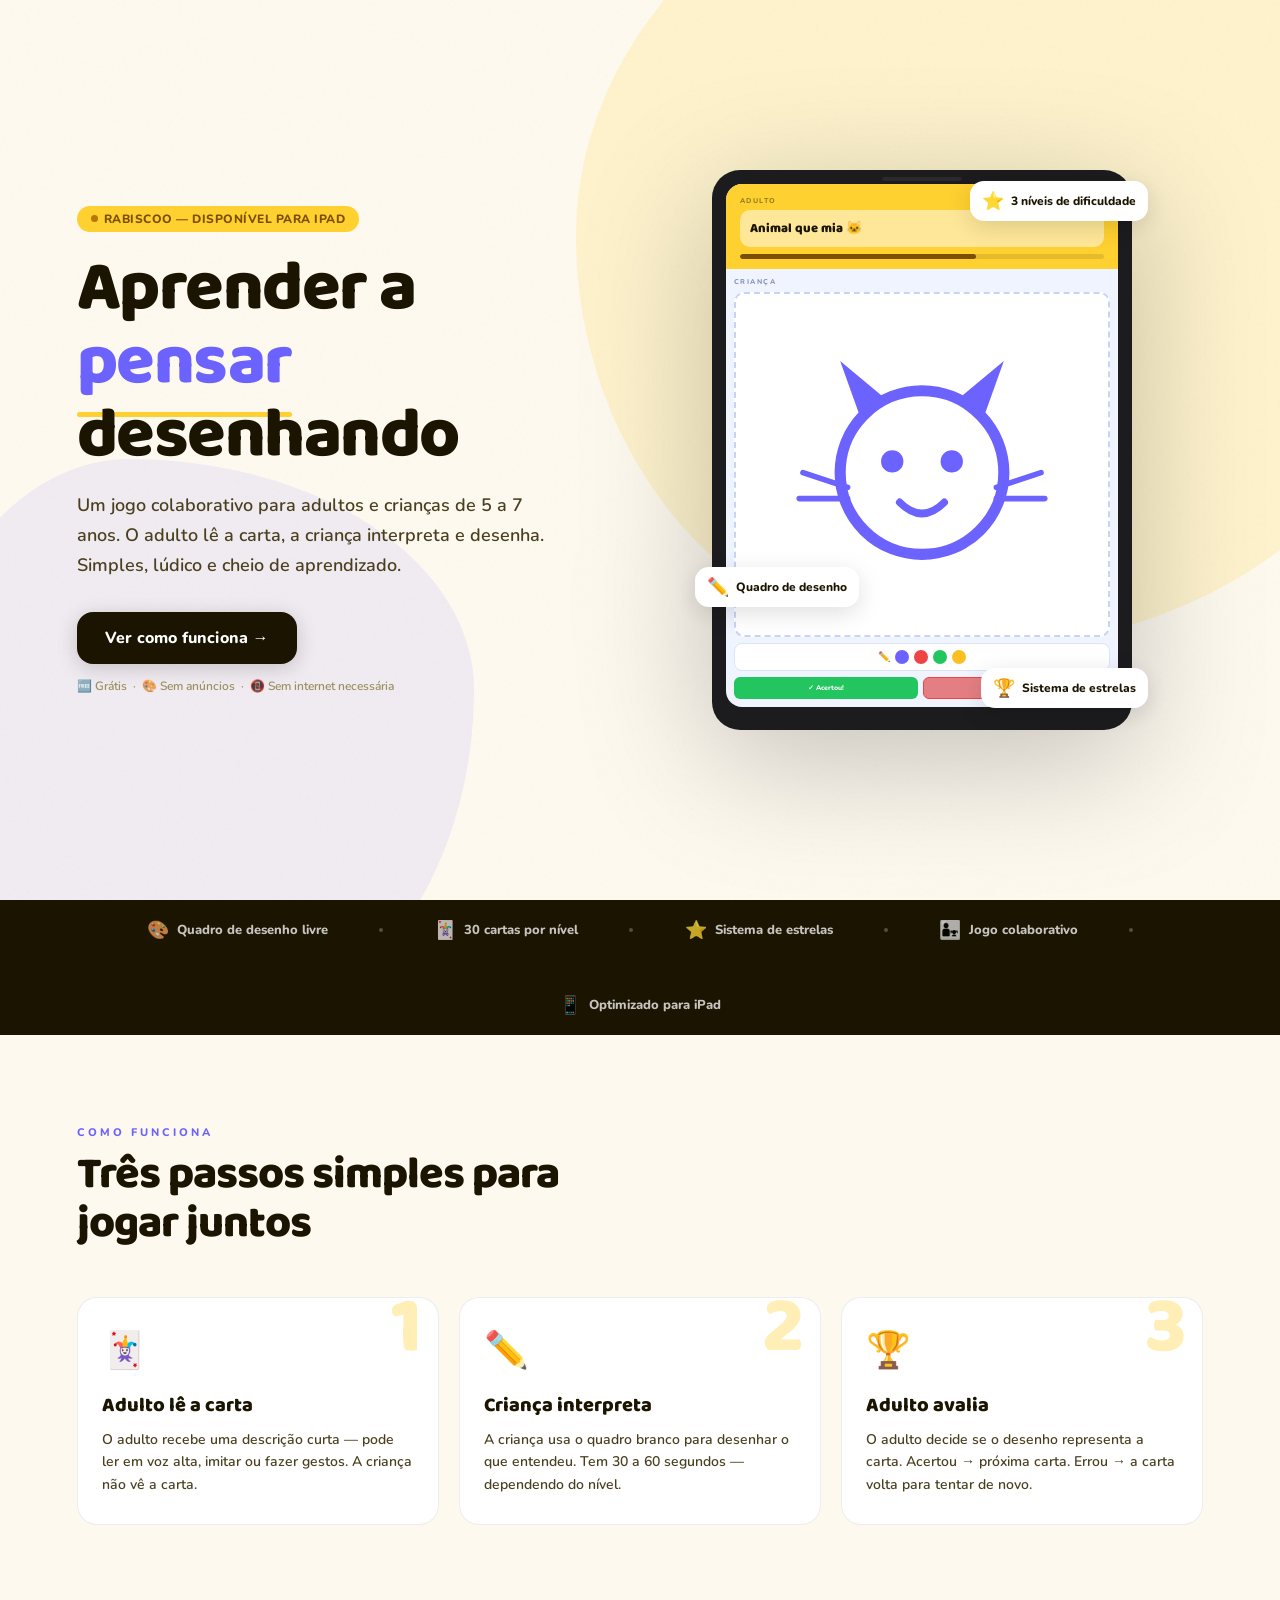
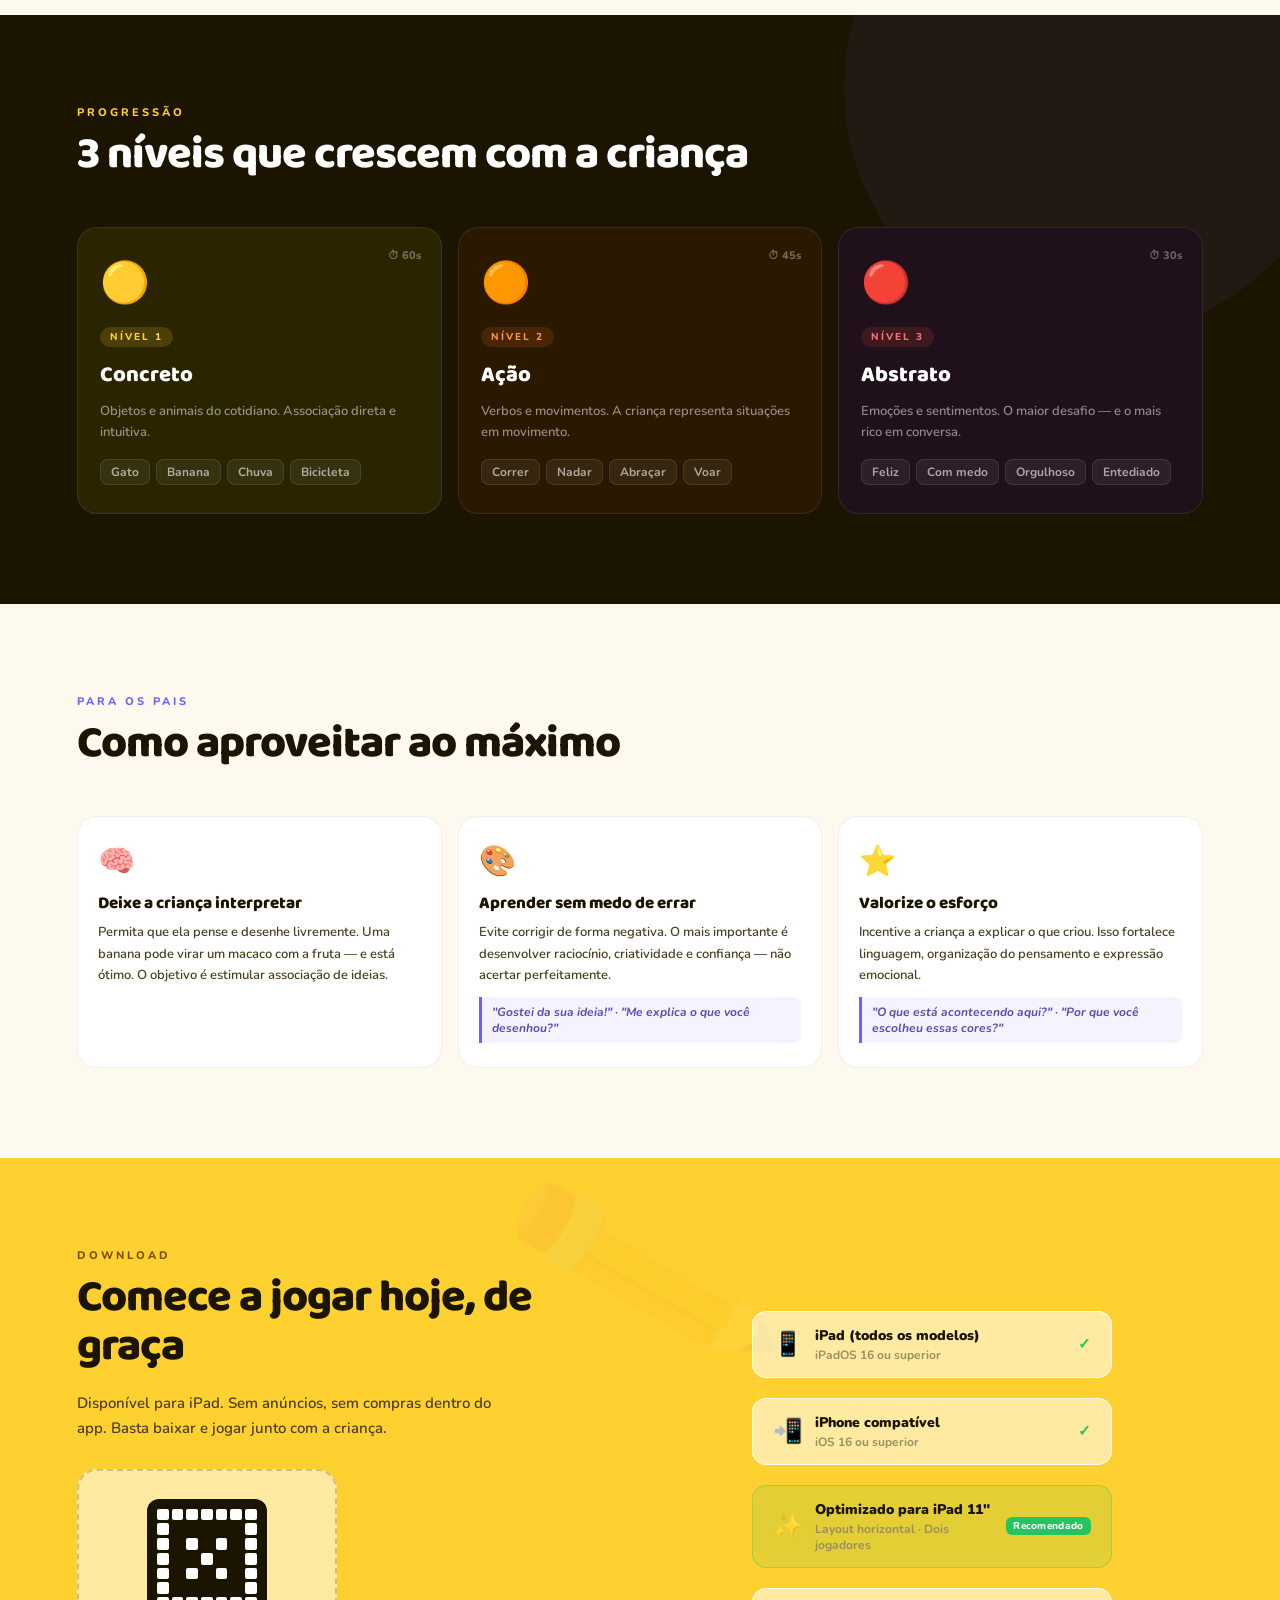
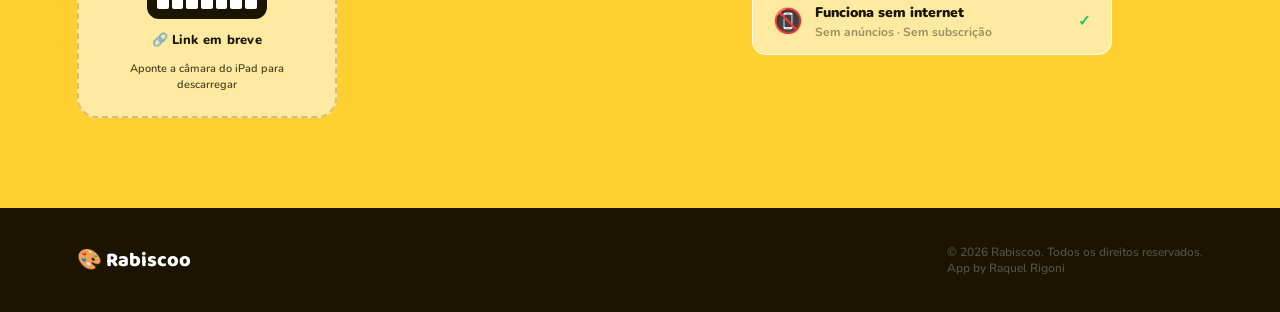
==== index.html @ 59d3fa9d "Rename index2.html to index.html" ====
<!DOCTYPE html>
<html lang="pt-BR">
<head>
<meta charset="UTF-8"/>
<meta name="viewport" content="width=device-width, initial-scale=1.0"/>
<title>Rabiscoo — App para iPad</title>
<link rel="preconnect" href="https://fonts.googleapis.com"/>
<link rel="preconnect" href="https://fonts.gstatic.com" crossorigin/>
<link href="https://fonts.googleapis.com/css2?family=Baloo+2:wght@400;600;700;800;900&family=Nunito:wght@400;600;700;800&display=swap" rel="stylesheet"/>
<style>
:root {
  --yellow:   #FED030;
  --yellow-d: #e8bc1a;
  --purple:   #6c63ff;
  --purple-d: #4e46d4;
  --red:      #ef4444;
  --green:    #22c55e;
  --bg:       #fdf9ef;
  --ink:      #1a1400;
  --ink2:     #4a4020;
  --muted:    #9a8f60;
  --card-bg:  #ffffff;
  --radius:   20px;
  --font-display: 'Baloo 2', cursive;
  --font-body:    'Nunito', sans-serif;
}

*, *::before, *::after { box-sizing: border-box; margin: 0; padding: 0; }

html { scroll-behavior: smooth; }

body {
  font-family: var(--font-body);
  background: var(--bg);
  color: var(--ink);
  overflow-x: hidden;
}

/* ── NOISE TEXTURE OVERLAY ── */
body::before {
  content: '';
  position: fixed; inset: 0; z-index: 0;
  background-image: url("data:image/svg+xml,%3Csvg viewBox='0 0 256 256' xmlns='http://www.w3.org/2000/svg'%3E%3Cfilter id='noise'%3E%3CfeTurbulence type='fractalNoise' baseFrequency='0.9' numOctaves='4' stitchTiles='stitch'/%3E%3C/filter%3E%3Crect width='100%25' height='100%25' filter='url(%23noise)' opacity='0.03'/%3E%3C/svg%3E");
  pointer-events: none;
  opacity: .5;
}

/* ── LAYOUT ── */
.page { position: relative; z-index: 1; }

/* ━━━━━━━━━━━━━━━━━━━━━
   HERO
━━━━━━━━━━━━━━━━━━━━━ */
.hero {
  min-height: 100svh;
  display: grid;
  grid-template-columns: 1fr 1fr;
  align-items: center;
  gap: 0;
  padding: 0 6vw;
  position: relative;
  overflow: hidden;
}

/* blob background */
.hero::before {
  content: '';
  position: absolute;
  top: -20%; right: -10%;
  width: 65vw; height: 65vw;
  border-radius: 60% 40% 55% 45% / 50% 60% 40% 50%;
  background: var(--yellow);
  opacity: .18;
  animation: blobmove 10s ease-in-out infinite alternate;
  pointer-events: none;
}
.hero::after {
  content: '';
  position: absolute;
  bottom: -15%; left: -8%;
  width: 45vw; height: 45vw;
  border-radius: 40% 60% 45% 55% / 60% 40% 60% 40%;
  background: var(--purple);
  opacity: .09;
  animation: blobmove2 13s ease-in-out infinite alternate;
  pointer-events: none;
}
@keyframes blobmove  { from{transform:rotate(0deg) scale(1)} to{transform:rotate(20deg) scale(1.08)} }
@keyframes blobmove2 { from{transform:rotate(0deg) scale(1)} to{transform:rotate(-15deg) scale(1.1)} }

.hero-text { position: relative; z-index: 3; padding: 80px 0; }

.hero-badge {
  display: inline-flex;
  align-items: center;
  gap: 6px;
  background: var(--yellow);
  border-radius: 99px;
  padding: 5px 14px;
  font-size: 12px;
  font-weight: 800;
  color: #7c4f00;
  letter-spacing: .5px;
  text-transform: uppercase;
  margin-bottom: 20px;
  animation: fadein .6s ease both;
}
.hero-badge-dot {
  width: 7px; height: 7px;
  border-radius: 50%;
  background: #b8760a;
  animation: pulse-dot 1.5s ease infinite;
}
@keyframes pulse-dot {
  0%,100% { transform: scale(1); opacity: 1; }
  50%      { transform: scale(1.5); opacity: .6; }
}

.hero-title {
  font-family: var(--font-display);
  font-size: clamp(42px, 5.5vw, 72px);
  font-weight: 900;
  line-height: 1.05;
  color: var(--ink);
  letter-spacing: -1.5px;
  animation: fadein .7s .1s ease both;
}
.hero-title em {
  font-style: normal;
  color: var(--purple);
  position: relative;
}
.hero-title em::after {
  content: '';
  position: absolute;
  bottom: 2px; left: 0; right: 0;
  height: 5px;
  background: var(--yellow);
  border-radius: 3px;
  z-index: -1;
}

.hero-sub {
  font-size: clamp(15px, 1.6vw, 18px);
  font-weight: 600;
  color: var(--ink2);
  line-height: 1.65;
  margin-top: 18px;
  max-width: 480px;
  animation: fadein .7s .2s ease both;
}

.hero-cta-row {
  display: flex;
  align-items: center;
  gap: 14px;
  margin-top: 32px;
  flex-wrap: wrap;
  animation: fadein .7s .3s ease both;
}

.btn-download {
  display: inline-flex;
  align-items: center;
  gap: 10px;
  background: var(--ink);
  color: #fff;
  border: none;
  border-radius: 16px;
  padding: 15px 28px;
  font-family: var(--font-body);
  font-size: 16px;
  font-weight: 800;
  cursor: pointer;
  text-decoration: none;
  transition: transform .15s, box-shadow .15s, background .15s;
  box-shadow: 0 4px 20px rgba(0,0,0,0.18);
  letter-spacing: .2px;
}
.btn-download:hover {
  transform: translateY(-2px);
  box-shadow: 0 8px 28px rgba(0,0,0,0.22);
  background: #2a2000;
}
.btn-download:active { transform: scale(.97); }

.btn-secondary {
  display: inline-flex;
  align-items: center;
  gap: 7px;
  background: transparent;
  color: var(--ink2);
  border: 2px solid rgba(0,0,0,0.15);
  border-radius: 16px;
  padding: 13px 20px;
  font-family: var(--font-body);
  font-size: 14px;
  font-weight: 800;
  cursor: pointer;
  text-decoration: none;
  transition: border-color .15s, background .15s;
}
.btn-secondary:hover { border-color: var(--purple); background: rgba(108,99,255,.05); color: var(--purple); }

.hero-note {
  margin-top: 14px;
  font-size: 12px;
  font-weight: 600;
  color: var(--muted);
  display: flex;
  align-items: center;
  gap: 6px;
  animation: fadein .7s .4s ease both;
}

/* ── IPAD MOCKUP ── */
.hero-visual {
  position: relative;
  z-index: 2;
  display: flex;
  align-items: center;
  justify-content: center;
  padding: 60px 0;
  animation: fadein .8s .2s ease both;
}

.ipad-wrap {
  position: relative;
  width: min(420px, 40vw);
  filter: drop-shadow(0 32px 64px rgba(0,0,0,0.22));
}
.ipad-frame {
  background: #1c1c1e;
  border-radius: 28px;
  padding: 14px;
  position: relative;
  aspect-ratio: 3/4;
}
.ipad-frame::before {
  content: '';
  position: absolute;
  top: 7px; left: 50%; transform: translateX(-50%);
  width: 80px; height: 4px;
  background: #2a2a2c;
  border-radius: 3px;
}
.ipad-screen {
  background: #f0f4ff;
  border-radius: 16px;
  overflow: hidden;
  width: 100%;
  aspect-ratio: 3/4;
  display: flex;
  flex-direction: column;
  position: relative;
}

/* mini app preview inside iPad */
.mini-adult {
  background: var(--yellow);
  padding: 12px 14px 10px;
  flex-shrink: 0;
}
.mini-card {
  background: rgba(255,255,255,.5);
  border-radius: 10px;
  padding: 8px 10px;
  font-family: var(--font-display);
  font-size: 13px;
  font-weight: 800;
  color: var(--ink);
}
.mini-timer {
  height: 5px;
  background: rgba(0,0,0,.1);
  border-radius: 99px;
  margin-top: 7px;
  overflow: hidden;
}
.mini-timer-fill {
  height: 100%;
  width: 65%;
  background: #7c4f00;
  border-radius: 99px;
  animation: timerloop 4s ease-in-out infinite alternate;
}
@keyframes timerloop { from{width:100%} to{width:10%} }

.mini-child {
  flex: 1;
  padding: 8px;
  display: flex;
  flex-direction: column;
  gap: 6px;
}
.mini-canvas {
  flex: 1;
  background: #fff;
  border-radius: 10px;
  border: 2px dashed #c8d4f5;
  position: relative;
  overflow: hidden;
}
.mini-drawing {
  position: absolute; inset: 0;
}
.mini-toolbar {
  height: 28px;
  background: #fff;
  border-radius: 8px;
  border: 1.5px solid #dde5f5;
  display: flex;
  align-items: center;
  justify-content: center;
  gap: 5px;
  padding: 0 8px;
  flex-shrink: 0;
}
.mini-color {
  width: 14px; height: 14px; border-radius: 50%;
}
.mini-btns { display: flex; gap: 5px; flex-shrink: 0; }
.mini-btn-g {
  flex: 1; height: 22px;
  background: #22c55e;
  border-radius: 6px;
  font-size: 7px; font-weight: 800; color: #fff;
  display: flex; align-items: center; justify-content: center;
}
.mini-btn-r {
  flex: 1; height: 22px;
  background: rgba(220,38,38,.57);
  border: 1.5px solid #ef4444;
  border-radius: 6px;
  font-size: 7px; font-weight: 800; color: #fff;
  display: flex; align-items: center; justify-content: center;
}

/* floating elements around iPad */
.float-badge {
  position: absolute;
  background: #fff;
  border-radius: 14px;
  padding: 8px 12px;
  display: flex;
  align-items: center;
  gap: 7px;
  font-family: var(--font-body);
  font-size: 12px;
  font-weight: 800;
  color: var(--ink);
  box-shadow: 0 6px 24px rgba(0,0,0,0.13);
  white-space: nowrap;
}
.float-badge .fb-ico { font-size: 18px; }

.float1 { top: 2%; right: -4%; animation: float1 5s ease-in-out infinite alternate; z-index: 1; }
.float2 { bottom: 22%; left: -4%; animation: float2 6s ease-in-out infinite alternate; z-index: 1; }
.float3 { bottom: 4%; right: -4%; animation: float1 7s 1s ease-in-out infinite alternate; z-index: 1; }

@keyframes float1 { from{transform:translateY(0) rotate(-2deg)} to{transform:translateY(-10px) rotate(2deg)} }
@keyframes float2 { from{transform:translateY(0) rotate(2deg)} to{transform:translateY(-12px) rotate(-2deg)} }

/* ━━━━━━━━━━━━━━━━━━━━━
   FEATURES STRIP
━━━━━━━━━━━━━━━━━━━━━ */
.strip {
  background: var(--ink);
  padding: 18px 6vw;
  display: flex;
  align-items: center;
  justify-content: center;
  gap: clamp(24px, 4vw, 60px);
  flex-wrap: wrap;
  overflow: hidden;
  position: relative;
}
.strip-item {
  display: flex;
  align-items: center;
  gap: 8px;
  font-size: 13px;
  font-weight: 800;
  color: rgba(255,255,255,.75);
  white-space: nowrap;
}
.strip-item .si-ico { font-size: 18px; }
.strip-dot { width: 4px; height: 4px; border-radius: 50%; background: rgba(255,255,255,.25); }

/* ━━━━━━━━━━━━━━━━━━━━━
   HOW IT WORKS
━━━━━━━━━━━━━━━━━━━━━ */
.section { padding: 90px 6vw; }

.section-label {
  font-size: 11px;
  font-weight: 800;
  letter-spacing: 3px;
  text-transform: uppercase;
  color: var(--purple);
  margin-bottom: 10px;
}
.section-title {
  font-family: var(--font-display);
  font-size: clamp(28px, 3.5vw, 46px);
  font-weight: 900;
  line-height: 1.1;
  color: var(--ink);
  letter-spacing: -1px;
  max-width: 560px;
  margin-bottom: 48px;
}

.steps-grid {
  display: grid;
  grid-template-columns: repeat(3, 1fr);
  gap: 20px;
}
.step-card {
  background: var(--card-bg);
  border-radius: var(--radius);
  padding: 28px 24px;
  border: 1.5px solid rgba(0,0,0,0.07);
  position: relative;
  overflow: hidden;
  transition: transform .2s, box-shadow .2s;
}
.step-card:hover {
  transform: translateY(-4px);
  box-shadow: 0 16px 40px rgba(0,0,0,0.09);
}
.step-card::before {
  content: attr(data-num);
  position: absolute;
  top: -10px; right: 16px;
  font-family: var(--font-display);
  font-size: 80px;
  font-weight: 900;
  color: var(--yellow);
  opacity: .35;
  line-height: 1;
  pointer-events: none;
}
.step-icon { font-size: 36px; margin-bottom: 14px; }
.step-title {
  font-family: var(--font-display);
  font-size: 20px;
  font-weight: 800;
  color: var(--ink);
  margin-bottom: 8px;
}
.step-desc {
  font-size: 14px;
  font-weight: 600;
  color: var(--ink2);
  line-height: 1.6;
}

/* ━━━━━━━━━━━━━━━━━━━━━
   LEVELS SECTION
━━━━━━━━━━━━━━━━━━━━━ */
.levels-section {
  background: var(--ink);
  padding: 90px 6vw;
  position: relative;
  overflow: hidden;
}
.levels-section::before {
  content: '';
  position: absolute;
  top: -30%; right: -5%;
  width: 500px; height: 500px;
  border-radius: 50%;
  background: var(--purple);
  opacity: .07;
  pointer-events: none;
}

.levels-section .section-label { color: var(--yellow); }
.levels-section .section-title { color: #fff; max-width: 100%; }

.levels-grid {
  display: grid;
  grid-template-columns: repeat(3, 1fr);
  gap: 16px;
  margin-top: 40px;
}
.level-card {
  border-radius: var(--radius);
  padding: 28px 22px;
  border: 1.5px solid rgba(255,255,255,.08);
  position: relative;
  overflow: hidden;
  transition: transform .2s, border-color .2s;
}
.level-card:hover {
  transform: translateY(-4px);
  border-color: rgba(255,255,255,.18);
}
.level-card-1 { background: #2a2500; }
.level-card-2 { background: #2a1800; }
.level-card-3 { background: #20101a; }

.level-emoji { font-size: 40px; margin-bottom: 14px; }
.level-badge-pill {
  display: inline-block;
  font-size: 10px;
  font-weight: 800;
  letter-spacing: 2px;
  text-transform: uppercase;
  padding: 3px 10px;
  border-radius: 99px;
  margin-bottom: 10px;
}
.lvl1 .level-badge-pill { background: rgba(254,208,48,.15); color: var(--yellow); }
.lvl2 .level-badge-pill { background: rgba(249,115,22,.15); color: #fb923c; }
.lvl3 .level-badge-pill { background: rgba(239,68,68,.15);  color: #f87171; }

.level-card-title {
  font-family: var(--font-display);
  font-size: 22px;
  font-weight: 900;
  color: #fff;
  margin-bottom: 8px;
}
.level-card-desc {
  font-size: 13px;
  font-weight: 600;
  color: rgba(255,255,255,.5);
  line-height: 1.6;
  margin-bottom: 16px;
}
.level-card-examples {
  display: flex;
  flex-wrap: wrap;
  gap: 6px;
}
.example-chip {
  background: rgba(255,255,255,.06);
  border: 1px solid rgba(255,255,255,.1);
  border-radius: 8px;
  padding: 4px 10px;
  font-size: 12px;
  font-weight: 700;
  color: rgba(255,255,255,.6);
}
.level-timer-badge {
  position: absolute;
  top: 20px; right: 20px;
  font-size: 11px;
  font-weight: 800;
  color: rgba(255,255,255,.35);
  display: flex;
  align-items: center;
  gap: 4px;
}

/* ━━━━━━━━━━━━━━━━━━━━━
   TIPS / PEDAGOGY
━━━━━━━━━━━━━━━━━━━━━ */
.tips-grid {
  display: grid;
  grid-template-columns: repeat(3, 1fr);
  gap: 16px;
}
.tip-card {
  background: var(--card-bg);
  border-radius: var(--radius);
  padding: 24px 20px;
  border: 1.5px solid rgba(0,0,0,0.06);
  transition: transform .2s, box-shadow .2s;
}
.tip-card:hover { transform: translateY(-3px); box-shadow: 0 12px 32px rgba(0,0,0,0.07); }
.tip-icon { font-size: 30px; margin-bottom: 12px; }
.tip-title {
  font-family: var(--font-display);
  font-size: 17px;
  font-weight: 800;
  color: var(--ink);
  margin-bottom: 8px;
  line-height: 1.2;
}
.tip-text {
  font-size: 13px;
  font-weight: 600;
  color: var(--ink2);
  line-height: 1.65;
}
.tip-quote {
  background: #f5f3ff;
  border-left: 3px solid var(--purple);
  border-radius: 0 8px 8px 0;
  padding: 7px 10px;
  margin-top: 10px;
  font-size: 12px;
  font-style: italic;
  color: #5a4faa;
  font-weight: 700;
}

/* ━━━━━━━━━━━━━━━━━━━━━
   CTA DOWNLOAD
━━━━━━━━━━━━━━━━━━━━━ */
.cta-section {
  background: var(--yellow);
  padding: 90px 6vw;
  display: grid;
  grid-template-columns: 1fr 1fr;
  gap: 40px;
  align-items: center;
  position: relative;
  overflow: hidden;
}
.cta-section::before {
  content: '✏️';
  position: absolute;
  font-size: 200px;
  opacity: .07;
  top: -20px; right: 40%;
  pointer-events: none;
  transform: rotate(-15deg);
}
.cta-text .section-label { color: #7c4f00; }
.cta-text .section-title { color: var(--ink); margin-bottom: 20px; }
.cta-desc {
  font-size: 15px;
  font-weight: 600;
  color: var(--ink2);
  line-height: 1.65;
  margin-bottom: 28px;
  max-width: 440px;
}
.cta-btns { display: flex; flex-direction: column; gap: 10px; max-width: 320px; }

.download-card {
  background: var(--ink);
  border-radius: 18px;
  padding: 18px 20px;
  display: flex;
  align-items: center;
  gap: 14px;
  cursor: pointer;
  text-decoration: none;
  transition: transform .15s, box-shadow .15s;
  box-shadow: 0 6px 24px rgba(0,0,0,0.2);
}
.download-card:hover { transform: translateY(-2px); box-shadow: 0 12px 32px rgba(0,0,0,0.28); }
.download-card:active { transform: scale(.98); }
.dc-icon { font-size: 32px; flex-shrink: 0; }
.dc-text { flex: 1; }
.dc-small { font-size: 11px; color: rgba(255,255,255,.5); font-weight: 700; letter-spacing: .3px; }
.dc-big { font-size: 18px; font-weight: 900; color: #fff; font-family: var(--font-display); }
.dc-arrow { color: rgba(255,255,255,.35); font-size: 20px; }

.qr-box {
  background: rgba(255,255,255,0.55);
  border-radius: 20px;
  padding: 28px 28px 22px;
  display: flex;
  flex-direction: column;
  align-items: center;
  gap: 12px;
  border: 2px dashed rgba(0,0,0,.18);
  max-width: 260px;
  transition: border-color .2s, background .2s;
}
.qr-box:hover { border-color: rgba(0,0,0,.35); background: rgba(255,255,255,0.7); }
.qr-grid {
  width: 120px; height: 120px;
  background: var(--ink);
  border-radius: 12px;
  display: grid;
  grid-template-columns: repeat(7, 1fr);
  grid-template-rows: repeat(7, 1fr);
  padding: 10px;
  gap: 3px;
}
.qr-cell { border-radius: 2px; background: transparent; }
.qr-cell.on { background: #fff; }
.qr-label {
  font-size: 13px;
  font-weight: 800;
  color: var(--ink);
  letter-spacing: .3px;
}
.qr-sub {
  font-size: 11px;
  font-weight: 600;
  color: var(--ink2);
  text-align: center;
  line-height: 1.5;
}

.cta-visual {
  display: flex;
  flex-direction: column;
  align-items: center;
  gap: 20px;
  position: relative;
  z-index: 1;
}
.device-spec {
  background: rgba(255,255,255,.55);
  border-radius: 14px;
  padding: 14px 20px;
  display: flex;
  align-items: center;
  gap: 12px;
  font-size: 13px;
  font-weight: 700;
  color: var(--ink2);
  border: 1.5px solid rgba(255,255,255,.8);
  width: 100%;
  max-width: 360px;
}
.ds-icon { font-size: 24px; flex-shrink: 0; }
.ds-info { flex: 1; }
.ds-name { font-weight: 900; color: var(--ink); font-size: 14px; }
.ds-check { color: var(--green); font-weight: 900; font-size: 15px; }
.ds-version {
  display: inline-block;
  background: var(--green);
  color: #fff;
  font-size: 10px;
  font-weight: 800;
  border-radius: 6px;
  padding: 2px 7px;
  letter-spacing: .3px;
}

/* ━━━━━━━━━━━━━━━━━━━━━
   FOOTER
━━━━━━━━━━━━━━━━━━━━━ */
footer {
  background: var(--ink);
  padding: 36px 6vw;
  display: flex;
  align-items: center;
  justify-content: space-between;
  gap: 20px;
  flex-wrap: wrap;
}
.footer-brand {
  display: flex;
  align-items: center;
  gap: 10px;
  font-family: var(--font-display);
  font-size: 20px;
  font-weight: 900;
  color: #fff;
}
.footer-links {
  display: flex;
  gap: 24px;
  flex-wrap: wrap;
}
.footer-links a {
  font-size: 13px;
  font-weight: 700;
  color: rgba(255,255,255,.4);
  text-decoration: none;
  transition: color .15s;
}
.footer-links a:hover { color: rgba(255,255,255,.8); }
.footer-copy {
  font-size: 12px;
  font-weight: 600;
  color: rgba(255,255,255,.25);
}

/* ━━━━━━━━━━━━━━━━━━━━━
   ANIMATIONS & UTILS
━━━━━━━━━━━━━━━━━━━━━ */
@keyframes fadein { from{opacity:0;transform:translateY(16px)} to{opacity:1;transform:translateY(0)} }

.reveal {
  opacity: 0;
  transform: translateY(24px);
  transition: opacity .6s ease, transform .6s ease;
}
.reveal.visible { opacity: 1; transform: translateY(0); }

/* ━━━━━━━━━━━━━━━━━━━━━
   RESPONSIVE — iPad 11" (834px landscape/portrait)
━━━━━━━━━━━━━━━━━━━━━ */
@media (max-width: 1024px) {
  .hero { padding: 0 5vw; gap: 20px; }
  .ipad-wrap { width: min(360px, 42vw); }
  .steps-grid, .levels-grid, .tips-grid { grid-template-columns: repeat(3, 1fr); gap: 14px; }
  .cta-section { grid-template-columns: 1fr 1fr; gap: 30px; }
}

@media (max-width: 834px) {
  /* iPad 11" portrait */
  .hero {
    grid-template-columns: 1fr;
    text-align: center;
    padding: 60px 6vw 40px;
    min-height: auto;
  }
  .hero-text { padding: 0; order: 2; }
  .hero-visual { order: 1; padding: 40px 0 20px; }
  .ipad-wrap { width: min(280px, 55vw); }
  .hero-sub { margin: 14px auto 0; }
  .hero-cta-row { justify-content: center; }
  .hero-note { justify-content: center; }
  .hero-badge { margin: 0 auto 18px; }

  .steps-grid { grid-template-columns: 1fr; gap: 12px; }
  .levels-grid { grid-template-columns: 1fr; gap: 12px; }
  .tips-grid { grid-template-columns: 1fr; gap: 12px; }

  .cta-section { grid-template-columns: 1fr; }
  .cta-btns { max-width: 100%; }
  .cta-visual { width: 100%; }

  footer { justify-content: center; text-align: center; }
  .footer-links { justify-content: center; }
}

@media (max-width: 600px) {
  .hero { padding: 50px 5vw 30px; }
  .section { padding: 60px 5vw; }
  .levels-section, .cta-section { padding: 60px 5vw; }
  .strip { gap: 16px; padding: 14px 5vw; }
  .strip-dot { display: none; }
}
</style>
</head>
<body>
<div class="page">

  <!-- ━━━━━━━━ HERO ━━━━━━━━ -->
  <section class="hero">
    <div class="hero-text">
      <div class="hero-badge">
        <div class="hero-badge-dot"></div>
        Rabiscoo — Disponível para iPad
      </div>
      <h1 class="hero-title">
        Aprender a<br><em>pensar</em> desenhando
      </h1>
      <p class="hero-sub">
        Um jogo colaborativo para adultos e crianças de 5 a 7 anos. O adulto lê a carta, a criança interpreta e desenha. Simples, lúdico e cheio de aprendizado.
      </p>
      <div class="hero-cta-row">
        <a href="#como-funciona" class="btn-download">Ver como funciona →</a>
      </div>
      <div class="hero-note">
        🆓 Grátis &nbsp;·&nbsp; 🎨 Sem anúncios &nbsp;·&nbsp; 📵 Sem internet necessária
      </div>
    </div>

    <div class="hero-visual">
      <div class="ipad-wrap">
        <!-- Floating badges -->
        <div class="float-badge float1">
          <span class="fb-ico">⭐</span>
          <span>3 níveis de dificuldade</span>
        </div>
        <div class="float-badge float2">
          <span class="fb-ico">✏️</span>
          <span>Quadro de desenho</span>
        </div>
        <div class="float-badge float3">
          <span class="fb-ico">🏆</span>
          <span>Sistema de estrelas</span>
        </div>

        <div class="ipad-frame">
          <div class="ipad-screen">
            <!-- Adult zone -->
            <div class="mini-adult">
              <div style="font-size:7px;font-weight:800;letter-spacing:1.5px;text-transform:uppercase;color:rgba(0,0,0,0.4);margin-bottom:5px">Adulto</div>
              <div class="mini-card">Animal que mia 🐱</div>
              <div class="mini-timer"><div class="mini-timer-fill"></div></div>
            </div>
            <!-- Child zone -->
            <div class="mini-child">
              <div style="font-size:7px;font-weight:800;letter-spacing:1.5px;text-transform:uppercase;color:#8896c0">Criança</div>
              <div class="mini-canvas">
                <svg class="mini-drawing" viewBox="0 0 100 100" xmlns="http://www.w3.org/2000/svg">
                  <!-- Simple cat drawing -->
                  <circle cx="50" cy="48" r="22" fill="none" stroke="#6c63ff" stroke-width="3" stroke-linecap="round"/>
                  <polygon points="33,32 28,18 40,28" fill="#6c63ff"/>
                  <polygon points="67,32 72,18 60,28" fill="#6c63ff"/>
                  <circle cx="42" cy="45" r="3" fill="#6c63ff"/>
                  <circle cx="58" cy="45" r="3" fill="#6c63ff"/>
                  <path d="M44 56 Q50 62 56 56" fill="none" stroke="#6c63ff" stroke-width="2" stroke-linecap="round"/>
                  <line x1="30" y1="52" x2="18" y2="48" stroke="#6c63ff" stroke-width="1.5" stroke-linecap="round"/>
                  <line x1="30" y1="55" x2="17" y2="55" stroke="#6c63ff" stroke-width="1.5" stroke-linecap="round"/>
                  <line x1="70" y1="52" x2="82" y2="48" stroke="#6c63ff" stroke-width="1.5" stroke-linecap="round"/>
                  <line x1="70" y1="55" x2="83" y2="55" stroke="#6c63ff" stroke-width="1.5" stroke-linecap="round"/>
                </svg>
              </div>
              <div class="mini-toolbar">
                <span style="font-size:10px">✏️</span>
                <div class="mini-color" style="background:#6c63ff"></div>
                <div class="mini-color" style="background:#ef4444"></div>
                <div class="mini-color" style="background:#22c55e"></div>
                <div class="mini-color" style="background:#fbbf24"></div>
              </div>
              <div class="mini-btns">
                <div class="mini-btn-g">✓ Acertou!</div>
                <div class="mini-btn-r">↩ Tentar</div>
              </div>
            </div>
          </div>
        </div>
      </div>
    </div>
  </section>

  <!-- ━━━━━━━━ STRIP ━━━━━━━━ -->
  <div class="strip">
    <div class="strip-item"><span class="si-ico">🎨</span> Quadro de desenho livre</div>
    <div class="strip-dot"></div>
    <div class="strip-item"><span class="si-ico">🃏</span> 30 cartas por nível</div>
    <div class="strip-dot"></div>
    <div class="strip-item"><span class="si-ico">⭐</span> Sistema de estrelas</div>
    <div class="strip-dot"></div>
    <div class="strip-item"><span class="si-ico">👨‍👧</span> Jogo colaborativo</div>
    <div class="strip-dot"></div>
    <div class="strip-item"><span class="si-ico">📱</span> Optimizado para iPad</div>
  </div>

  <!-- ━━━━━━━━ HOW IT WORKS ━━━━━━━━ -->
  <section class="section" id="como-funciona">
    <div class="section-label">Como funciona</div>
    <div class="section-title">Três passos simples para jogar juntos</div>
    <div class="steps-grid">
      <div class="step-card reveal" data-num="1">
        <div class="step-icon">🃏</div>
        <div class="step-title">Adulto lê a carta</div>
        <div class="step-desc">O adulto recebe uma descrição curta — pode ler em voz alta, imitar ou fazer gestos. A criança não vê a carta.</div>
      </div>
      <div class="step-card reveal" data-num="2" style="transition-delay:.1s">
        <div class="step-icon">✏️</div>
        <div class="step-title">Criança interpreta</div>
        <div class="step-desc">A criança usa o quadro branco para desenhar o que entendeu. Tem 30 a 60 segundos — dependendo do nível.</div>
      </div>
      <div class="step-card reveal" data-num="3" style="transition-delay:.2s">
        <div class="step-icon">🏆</div>
        <div class="step-title">Adulto avalia</div>
        <div class="step-desc">O adulto decide se o desenho representa a carta. Acertou → próxima carta. Errou → a carta volta para tentar de novo.</div>
      </div>
    </div>
  </section>

  <!-- ━━━━━━━━ LEVELS ━━━━━━━━ -->
  <section class="levels-section">
    <div class="section-label">Progressão</div>
    <div class="section-title" style="color:#fff">3 níveis que crescem com a criança</div>
    <div class="levels-grid">
      <div class="level-card level-card-1 lvl1 reveal">
        <div class="level-timer-badge">⏱ 60s</div>
        <div class="level-emoji">🟡</div>
        <div class="level-badge-pill">Nível 1</div>
        <div class="level-card-title">Concreto</div>
        <div class="level-card-desc">Objetos e animais do cotidiano. Associação direta e intuitiva.</div>
        <div class="level-card-examples">
          <span class="example-chip">Gato</span>
          <span class="example-chip">Banana</span>
          <span class="example-chip">Chuva</span>
          <span class="example-chip">Bicicleta</span>
        </div>
      </div>
      <div class="level-card level-card-2 lvl2 reveal" style="transition-delay:.1s">
        <div class="level-timer-badge">⏱ 45s</div>
        <div class="level-emoji">🟠</div>
        <div class="level-badge-pill">Nível 2</div>
        <div class="level-card-title">Ação</div>
        <div class="level-card-desc">Verbos e movimentos. A criança representa situações em movimento.</div>
        <div class="level-card-examples">
          <span class="example-chip">Correr</span>
          <span class="example-chip">Nadar</span>
          <span class="example-chip">Abraçar</span>
          <span class="example-chip">Voar</span>
        </div>
      </div>
      <div class="level-card level-card-3 lvl3 reveal" style="transition-delay:.2s">
        <div class="level-timer-badge">⏱ 30s</div>
        <div class="level-emoji">🔴</div>
        <div class="level-badge-pill">Nível 3</div>
        <div class="level-card-title">Abstrato</div>
        <div class="level-card-desc">Emoções e sentimentos. O maior desafio — e o mais rico em conversa.</div>
        <div class="level-card-examples">
          <span class="example-chip">Feliz</span>
          <span class="example-chip">Com medo</span>
          <span class="example-chip">Orgulhoso</span>
          <span class="example-chip">Entediado</span>
        </div>
      </div>
    </div>
  </section>

  <!-- ━━━━━━━━ TIPS ━━━━━━━━ -->
  <section class="section">
    <div class="section-label">Para os pais</div>
    <div class="section-title">Como aproveitar ao máximo</div>
    <div class="tips-grid">
      <div class="tip-card reveal">
        <div class="tip-icon">🧠</div>
        <div class="tip-title">Deixe a criança interpretar</div>
        <div class="tip-text">Permita que ela pense e desenhe livremente. Uma banana pode virar um macaco com a fruta — e está ótimo. O objetivo é estimular associação de ideias.</div>
      </div>
      <div class="tip-card reveal" style="transition-delay:.1s">
        <div class="tip-icon">🎨</div>
        <div class="tip-title">Aprender sem medo de errar</div>
        <div class="tip-text">Evite corrigir de forma negativa. O mais importante é desenvolver raciocínio, criatividade e confiança — não acertar perfeitamente.</div>
        <div class="tip-quote">"Gostei da sua ideia!" · "Me explica o que você desenhou?"</div>
      </div>
      <div class="tip-card reveal" style="transition-delay:.2s">
        <div class="tip-icon">⭐</div>
        <div class="tip-title">Valorize o esforço</div>
        <div class="tip-text">Incentive a criança a explicar o que criou. Isso fortalece linguagem, organização do pensamento e expressão emocional.</div>
        <div class="tip-quote">"O que está acontecendo aqui?" · "Por que você escolheu essas cores?"</div>
      </div>
    </div>
  </section>

  <!-- ━━━━━━━━ DOWNLOAD CTA ━━━━━━━━ -->
  <section class="cta-section" id="download">
    <div class="cta-text">
      <div class="section-label">Download</div>
      <div class="section-title">Comece a jogar hoje, de graça</div>
      <p class="cta-desc">Disponível para iPad. Sem anúncios, sem compras dentro do app. Basta baixar e jogar junto com a criança.</p>
      <div class="cta-btns">
        <div class="qr-box">
          <div class="qr-grid" id="qrGrid"></div>
          <div class="qr-label">🔗 Link em breve</div>
          <div class="qr-sub">Aponte a câmara do iPad para descarregar</div>
        </div>
      </div>
    </div>
    <div class="cta-visual">
      <div class="device-spec">
        <span class="ds-icon">📱</span>
        <div class="ds-info">
          <div class="ds-name">iPad (todos os modelos)</div>
          <div style="font-size:12px;color:var(--muted);margin-top:2px">iPadOS 16 ou superior</div>
        </div>
        <span class="ds-check">✓</span>
      </div>
      <div class="device-spec">
        <span class="ds-icon">📲</span>
        <div class="ds-info">
          <div class="ds-name">iPhone compatível</div>
          <div style="font-size:12px;color:var(--muted);margin-top:2px">iOS 16 ou superior</div>
        </div>
        <span class="ds-check">✓</span>
      </div>
      <div class="device-spec" style="background:rgba(34,197,94,.12);border-color:rgba(34,197,94,.3)">
        <span class="ds-icon">✨</span>
        <div class="ds-info">
          <div class="ds-name">Optimizado para iPad 11"</div>
          <div style="font-size:12px;color:var(--muted);margin-top:2px">Layout horizontal · Dois jogadores</div>
        </div>
        <span class="ds-version">Recomendado</span>
      </div>
      <div class="device-spec">
        <span class="ds-icon">📵</span>
        <div class="ds-info">
          <div class="ds-name">Funciona sem internet</div>
          <div style="font-size:12px;color:var(--muted);margin-top:2px">Sem anúncios · Sem subscrição</div>
        </div>
        <span class="ds-check">✓</span>
      </div>
    </div>
  </section>

  <!-- ━━━━━━━━ FOOTER ━━━━━━━━ -->
  <footer>
    <div class="footer-brand">🎨 Rabiscoo</div>
    <div class="footer-copy">© 2026 Rabiscoo. Todos os direitos reservados.<br>App by Raquel Rigoni</div>
  </footer>

</div>

<script>
// ── SCROLL REVEAL ──
const revealEls = document.querySelectorAll('.reveal');
const obs = new IntersectionObserver((entries) => {
  entries.forEach(e => {
    if (e.isIntersecting) { e.target.classList.add('visible'); obs.unobserve(e.target); }
  });
}, { threshold: 0.12 });
revealEls.forEach(el => obs.observe(el));

// ── DECORATIVE QR ──
const qr = document.getElementById('qrGrid');
const pattern = [
  1,1,1,1,1,1,1,
  1,0,0,0,0,0,1,
  1,0,1,0,1,0,1,
  1,0,0,1,0,0,1,
  1,0,1,0,1,0,1,
  1,0,0,0,0,0,1,
  1,1,1,1,1,1,1,
];
pattern.forEach(v => {
  const c = document.createElement('div');
  c.className = 'qr-cell' + (v ? ' on' : '');
  qr.appendChild(c);
});

// ── SMOOTH SCROLL ──
document.querySelectorAll('a[href^="#"]').forEach(a => {
  a.addEventListener('click', e => {
    const t = document.querySelector(a.getAttribute('href'));
    if (t) { e.preventDefault(); t.scrollIntoView({ behavior: 'smooth' }); }
  });
});
</script>
</body>
</html>
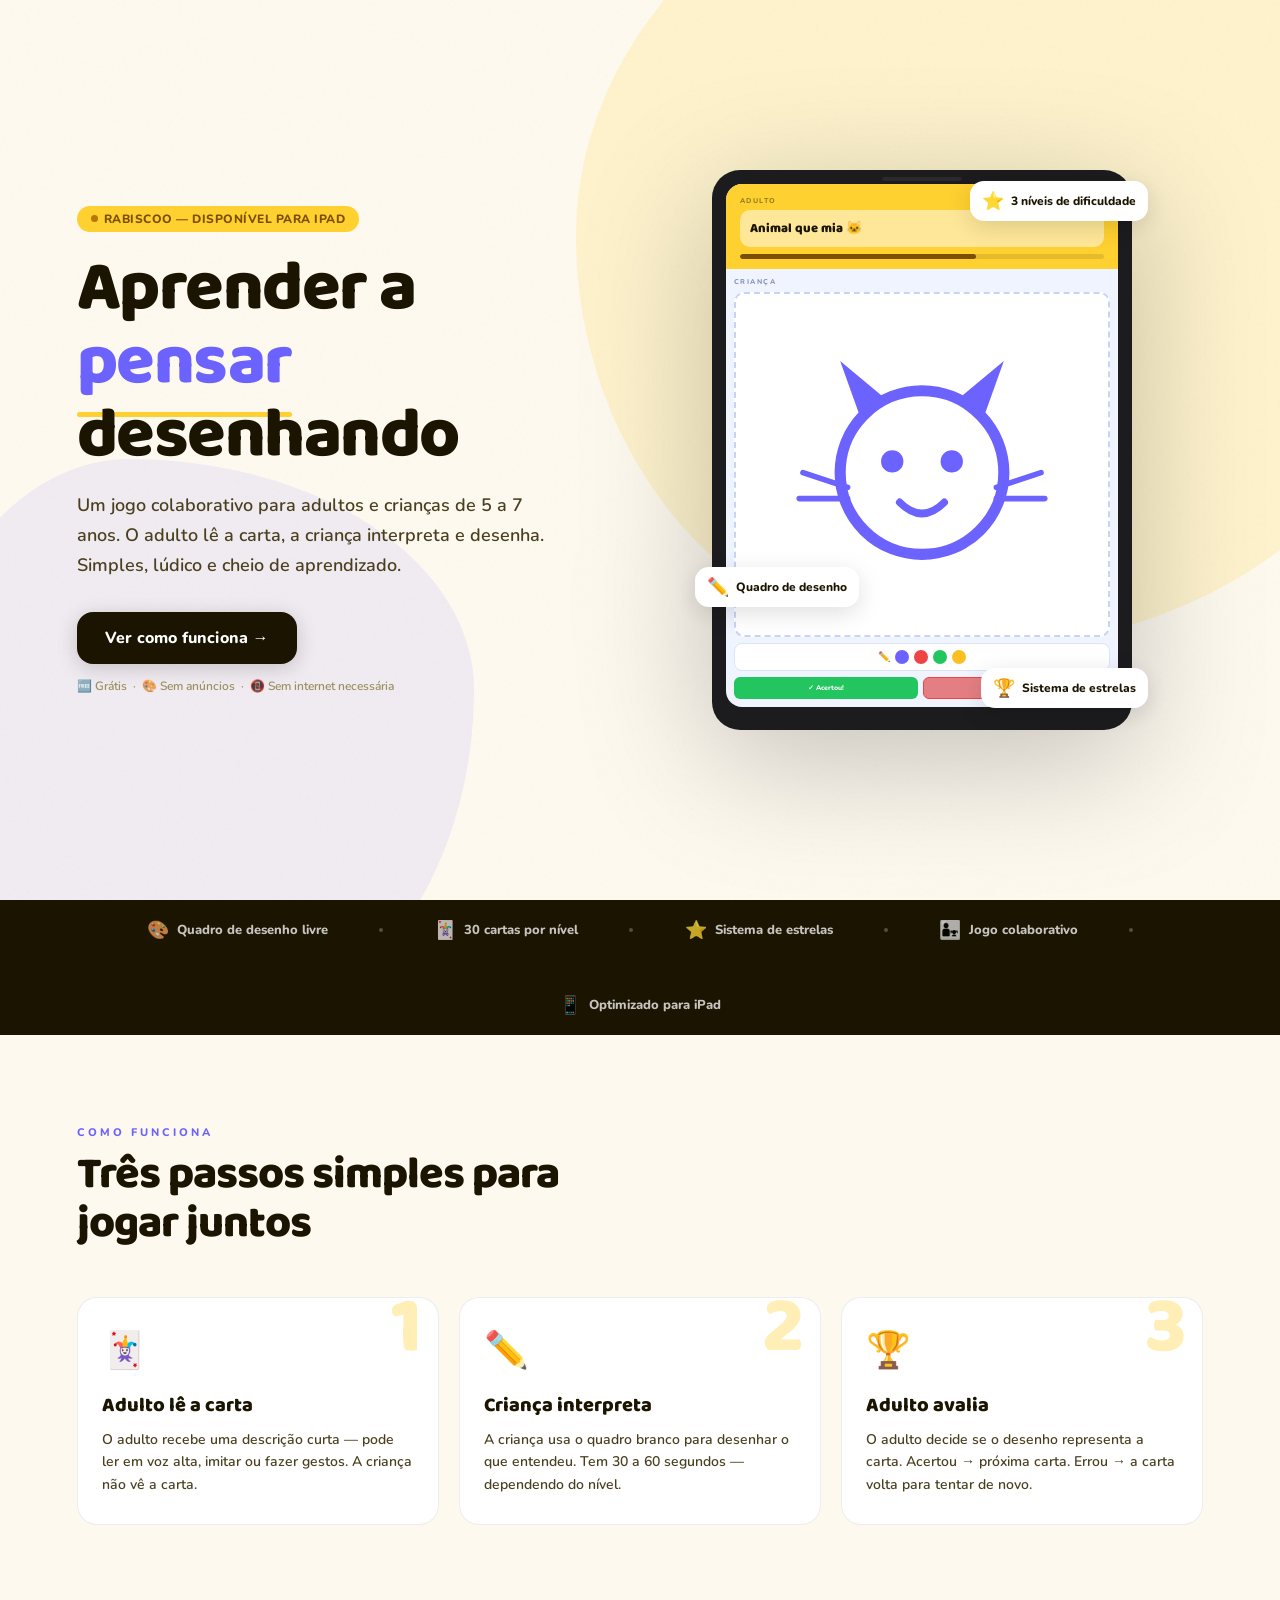
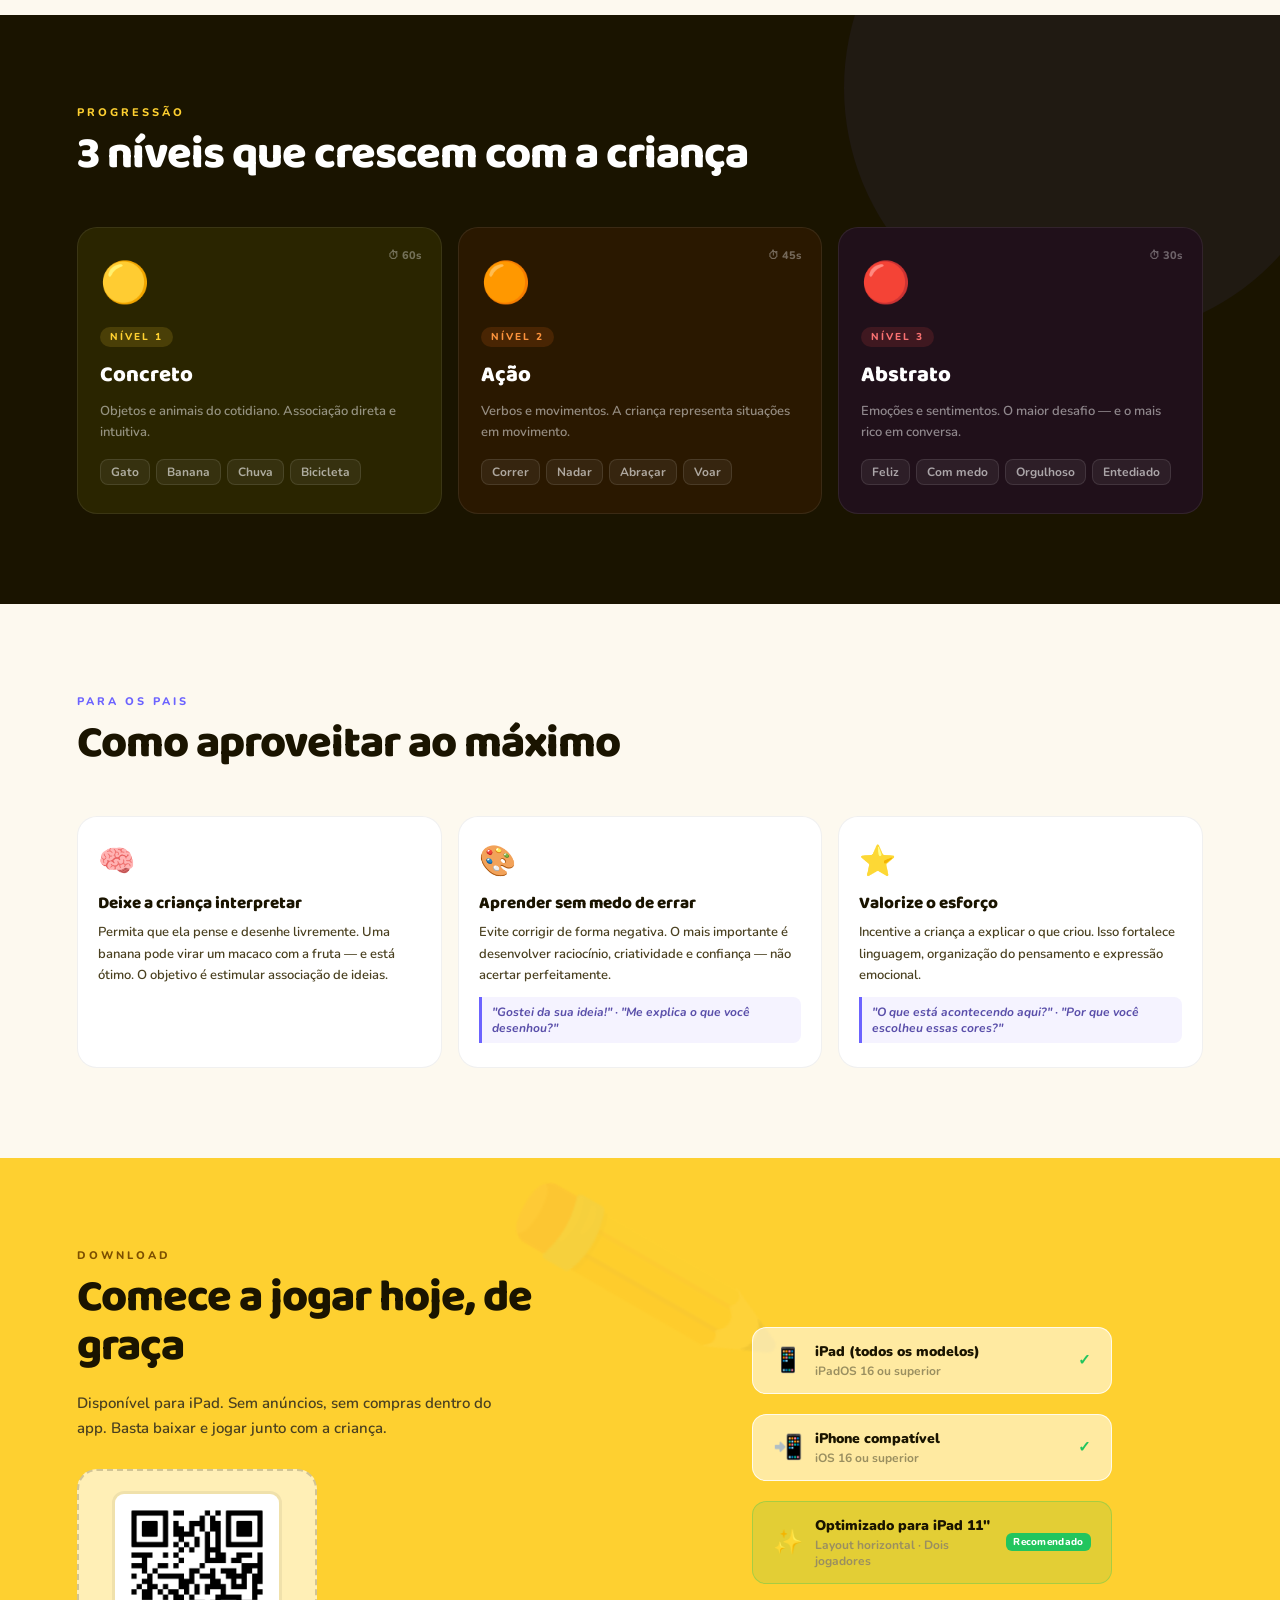
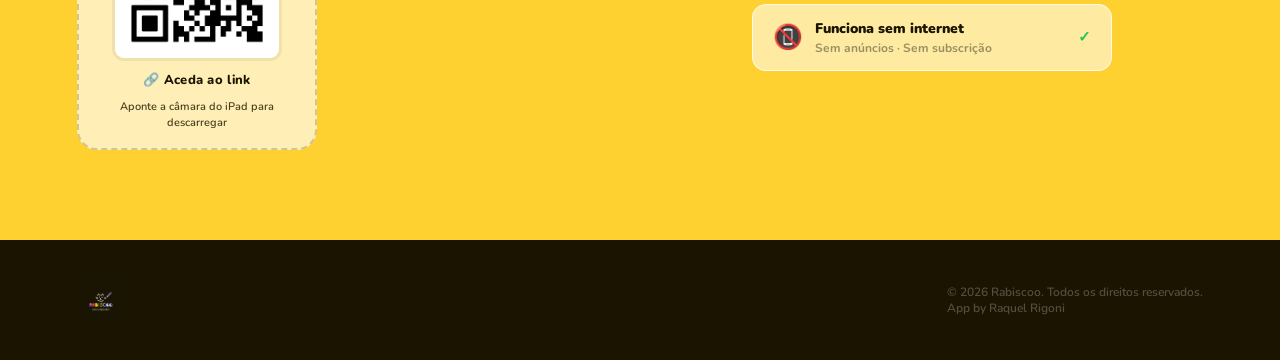
==== commit 74c93b0d: "Update QR code section and footer branding" ====
--- a/index.html
+++ b/index.html
@@ -653,30 +653,26 @@
 .dc-arrow { color: rgba(255,255,255,.35); font-size: 20px; }
 
 .qr-box {
-  background: rgba(255,255,255,0.55);
+  background: rgba(255,255,255,0.65);
   border-radius: 20px;
-  padding: 28px 28px 22px;
+  padding: 20px 20px 16px;
   display: flex;
   flex-direction: column;
   align-items: center;
-  gap: 12px;
+  gap: 10px;
   border: 2px dashed rgba(0,0,0,.18);
-  max-width: 260px;
+  max-width: 240px;
   transition: border-color .2s, background .2s;
 }
-.qr-box:hover { border-color: rgba(0,0,0,.35); background: rgba(255,255,255,0.7); }
-.qr-grid {
-  width: 120px; height: 120px;
-  background: var(--ink);
+.qr-box:hover { border-color: rgba(0,0,0,.35); background: rgba(255,255,255,0.85); }
+.qr-img {
+  width: 170px;
+  height: 170px;
   border-radius: 12px;
-  display: grid;
-  grid-template-columns: repeat(7, 1fr);
-  grid-template-rows: repeat(7, 1fr);
-  padding: 10px;
-  gap: 3px;
-}
-.qr-cell { border-radius: 2px; background: transparent; }
-.qr-cell.on { background: #fff; }
+  display: block;
+  object-fit: cover;
+  border: 3px solid rgba(0,0,0,.06);
+}
 .qr-label {
   font-size: 13px;
   font-weight: 800;
@@ -1027,8 +1023,8 @@
       <p class="cta-desc">Disponível para iPad. Sem anúncios, sem compras dentro do app. Basta baixar e jogar junto com a criança.</p>
       <div class="cta-btns">
         <div class="qr-box">
-          <div class="qr-grid" id="qrGrid"></div>
-          <div class="qr-label">🔗 Link em breve</div>
+          <img src="rabiscoo-qr.jpeg" alt="QR Code Rabiscoo" class="qr-img"/>
+          <div class="qr-label">🔗 Aceda ao link</div>
           <div class="qr-sub">Aponte a câmara do iPad para descarregar</div>
         </div>
       </div>
@@ -1071,7 +1067,9 @@
 
   <!-- ━━━━━━━━ FOOTER ━━━━━━━━ -->
   <footer>
-    <div class="footer-brand">🎨 Rabiscoo</div>
+    <div class="footer-brand">
+      <img src="rabiscoo-logo.gif" alt="Rabiscoo" style="height:48px;border-radius:10px;"/>
+    </div>
     <div class="footer-copy">© 2026 Rabiscoo. Todos os direitos reservados.<br>App by Raquel Rigoni</div>
   </footer>
 
@@ -1086,23 +1084,6 @@
   });
 }, { threshold: 0.12 });
 revealEls.forEach(el => obs.observe(el));
-
-// ── DECORATIVE QR ──
-const qr = document.getElementById('qrGrid');
-const pattern = [
-  1,1,1,1,1,1,1,
-  1,0,0,0,0,0,1,
-  1,0,1,0,1,0,1,
-  1,0,0,1,0,0,1,
-  1,0,1,0,1,0,1,
-  1,0,0,0,0,0,1,
-  1,1,1,1,1,1,1,
-];
-pattern.forEach(v => {
-  const c = document.createElement('div');
-  c.className = 'qr-cell' + (v ? ' on' : '');
-  qr.appendChild(c);
-});
 
 // ── SMOOTH SCROLL ──
 document.querySelectorAll('a[href^="#"]').forEach(a => {
